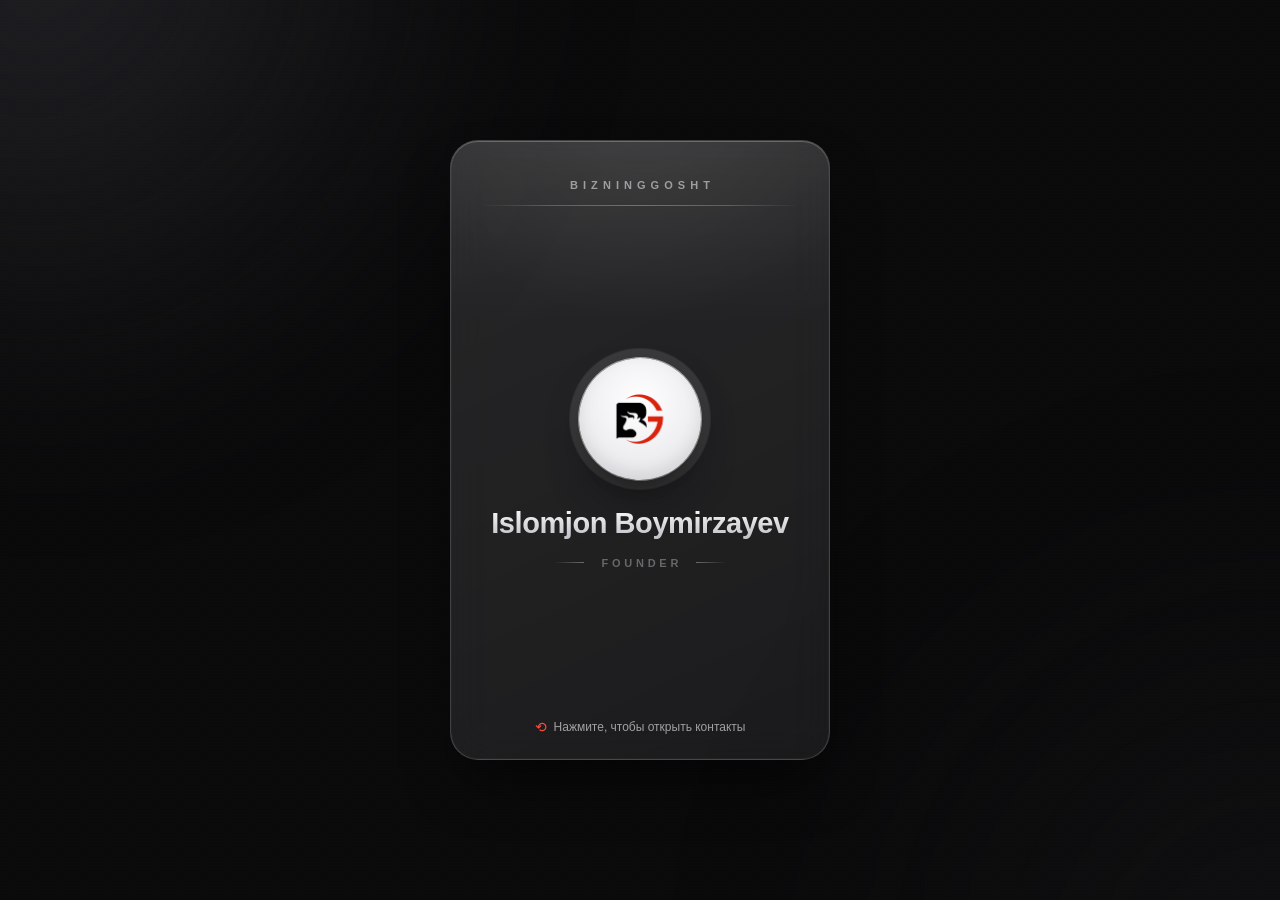
==== index.html @ 71dd7c41 "Add files via upload" ====
<!DOCTYPE html>
<html lang="ru">
<head>
    <meta charset="UTF-8">
    <meta name="viewport" content="width=device-width, initial-scale=1.0, viewport-fit=cover">
    <meta name="theme-color" content="#0a0a0b">
    <meta name="apple-mobile-web-app-capable" content="yes">
    <meta name="apple-mobile-web-app-status-bar-style" content="black-translucent">

    <title>Islomjon Boymirzayev — BizningGosht</title>
    <meta name="description" content="Цифровая визитка · Islomjon Boymirzayev · Founder, BizningGosht">

    <!-- Красивый предпросмотр при отправке ссылки в Telegram / WhatsApp -->
    <meta property="og:title" content="Islomjon Boymirzayev — BizningGosht">
    <meta property="og:description" content="Founder, BizningGosht. Нажмите, чтобы сохранить контакт.">
    <meta property="og:image" content="logo.png">
    <meta property="og:type" content="profile">

    <link rel="icon" type="image/png" href="logo.png">
    <link rel="apple-touch-icon" href="logo.png">
    <link rel="stylesheet" href="main.css">
</head>
<body>

    <div class="bg-blob bg-blob--1" aria-hidden="true"></div>
    <div class="bg-blob bg-blob--2" aria-hidden="true"></div>
    <div class="bg-grain" aria-hidden="true"></div>

    <main class="scene">
        <div class="card" id="card" role="button" tabindex="0"
             aria-label="Визитка. Нажмите, чтобы перевернуть">

            <!-- ЛИЦЕВАЯ СТОРОНА -->
            <section class="face face--front">
                <div class="face__glow" aria-hidden="true"></div>

                <div class="brandbar">
                    <span class="brandbar__name">BizningGosht</span>
                    <span class="brandbar__rule" aria-hidden="true"></span>
                </div>

                <div class="front-center">
                    <div class="logo-badge">
                        <img src="logo.png" alt="Логотип BizningGosht">
                    </div>

                    <div class="identity">
                        <h1 class="identity__name">Islomjon&nbsp;Boymirzayev</h1>
                        <p class="identity__title">
                            <span class="identity__rule" aria-hidden="true"></span>
                            Founder
                            <span class="identity__rule" aria-hidden="true"></span>
                        </p>
                    </div>
                </div>

                <span class="flip-hint">
                    <span class="flip-hint__icon" aria-hidden="true">⟲</span>
                    Нажмите, чтобы открыть контакты
                </span>
            </section>

            <!-- ОБРАТНАЯ СТОРОНА -->
            <section class="face face--back">
                <div class="face__glow" aria-hidden="true"></div>

                <header class="back-head">
                    <span class="back-head__brand">BizningGosht</span>
                    <span class="back-head__sub">Контакты</span>
                </header>

                <div class="contacts">
                    <a class="contact" href="tel:+998946666664" data-noflip>
                        <span class="contact__ic" aria-hidden="true">
                            <svg viewBox="0 0 24 24" width="20" height="20"><path fill="currentColor" d="M6.6 2h3.1l1.6 4-2.1 1.5a13 13 0 0 0 5.8 5.8L16.5 11l4 1.6v3.1c0 1-.8 1.9-1.9 1.8C9.7 17 4 11.3 3.1 2.9 3 1.8 3.9 1 4.9 1z"/></svg>
                        </span>
                        <span class="contact__txt">
                            <small>Телефон</small>
                            +998 94 666 66 64
                        </span>
                    </a>

                    <a class="contact" href="mailto:islomgosht@gmail.com" data-noflip>
                        <span class="contact__ic" aria-hidden="true">
                            <svg viewBox="0 0 24 24" width="20" height="20"><path fill="currentColor" d="M3 5h18a1 1 0 0 1 1 1v12a1 1 0 0 1-1 1H3a1 1 0 0 1-1-1V6a1 1 0 0 1 1-1zm9 7L4 7v1l8 5 8-5V7z"/></svg>
                        </span>
                        <span class="contact__txt">
                            <small>Email</small>
                            islomgosht@gmail.com
                        </span>
                    </a>

                    <a class="contact" href="https://t.me/MBimporteRs" target="_blank" rel="noopener" data-noflip>
                        <span class="contact__ic" aria-hidden="true">
                            <svg viewBox="0 0 24 24" width="20" height="20"><path fill="currentColor" d="M21.9 4.3 18.6 19c-.2 1-.9 1.3-1.8.8l-4.9-3.6-2.4 2.3c-.3.3-.5.5-1 .5l.4-5 9-8.1c.4-.3-.1-.5-.6-.2L6.2 13.1l-4.8-1.5c-1-.3-1-1 .2-1.5l18.8-7.2c.9-.3 1.6.2 1.5 1.4z"/></svg>
                        </span>
                        <span class="contact__txt">
                            <small>Telegram</small>
                            @MBimporteRs
                        </span>
                    </a>
                </div>

                <div class="qr">
                    <div class="qr__tile">
                        <img src="qr.svg" alt="QR-код с контактом Islomjon Boymirzayev">
                    </div>
                    <span class="qr__cap">Наведите камеру — контакт сохранится сам</span>
                </div>

                <button class="save-btn" type="button" data-noflip aria-label="Сохранить контакт на телефон">
                    <svg viewBox="0 0 24 24" width="18" height="18" aria-hidden="true"><path fill="currentColor" d="M12 3v9.6l3.3-3.3 1.4 1.4L12 16.4 7.3 10.7l1.4-1.4L12 12.6V3zM5 18h14v2H5z"/></svg>
                    Сохранить контакт
                </button>

                <span class="flip-hint flip-hint--back">
                    <span class="flip-hint__icon" aria-hidden="true">⟲</span>
                    Назад
                </span>
            </section>
        </div>
    </main>

    <script src="main.js"></script>
</body>
</html>
---- main.css ----
:root {
    --red: #e2231a;
    --red-soft: #ff4d3d;
    --ink: #0a0a0b;
    --glass: rgba(255, 255, 255, 0.07);
    --glass-strong: rgba(255, 255, 255, 0.12);
    --stroke: rgba(255, 255, 255, 0.16);
    --text: #f4f4f5;
    --muted: rgba(244, 244, 245, 0.62);
    --silver: rgba(244, 244, 245, 0.55);
    --silver-dim: rgba(244, 244, 245, 0.34);
    --hairline: rgba(255, 255, 255, 0.22);
    --radius: 28px;
    --font: -apple-system, BlinkMacSystemFont, "SF Pro Display", "Segoe UI",
            Roboto, "Helvetica Neue", Arial, sans-serif;
}

* { box-sizing: border-box; margin: 0; padding: 0; }

html, body { height: 100%; }

body {
    font-family: var(--font);
    background: var(--ink);
    color: var(--text);
    display: flex;
    align-items: center;
    justify-content: center;
    min-height: 100svh;
    padding: 24px;
    overflow: hidden;
    position: relative;
    -webkit-font-smoothing: antialiased;
}

/* ---------- Размытый фон ---------- */
.bg-blob {
    position: fixed;
    width: 60vmax;
    height: 60vmax;
    border-radius: 50%;
    filter: blur(95px);
    opacity: 0.5;
    z-index: 0;
    pointer-events: none;
    will-change: transform;
}
.bg-blob--1 {
    background: radial-gradient(circle at 30% 30%, #3c3c43 0%, transparent 65%);
    top: -22vmax; left: -16vmax;
    animation: drift1 18s ease-in-out infinite alternate;
}
.bg-blob--2 {
    background: radial-gradient(circle at 70% 70%, #18181b 0%, transparent 65%);
    bottom: -24vmax; right: -18vmax;
    animation: drift2 22s ease-in-out infinite alternate;
}
.bg-grain {
    position: fixed;
    inset: 0;
    z-index: 0;
    pointer-events: none;
    opacity: 0.35;
    background-image: radial-gradient(rgba(255,255,255,0.04) 1px, transparent 1px);
    background-size: 3px 3px;
}

@keyframes drift1 {
    to { transform: translate3d(8vmax, 6vmax, 0) scale(1.15); }
}
@keyframes drift2 {
    to { transform: translate3d(-7vmax, -5vmax, 0) scale(1.12); }
}

/* ---------- Сцена и 3D-переворот ---------- */
.scene {
    position: relative;
    z-index: 1;
    width: clamp(300px, 86vw, 380px);
    height: clamp(500px, 80svh, 620px);
    perspective: 1600px;
}

.card {
    position: relative;
    width: 100%;
    height: 100%;
    transform-style: preserve-3d;
    transition: transform 0.9s cubic-bezier(0.22, 1, 0.36, 1);
    cursor: pointer;
    outline: none;
}
.card.is-flipped { transform: rotateY(180deg); }
.card:focus-visible { outline: 2px solid var(--red-soft); outline-offset: 8px; border-radius: var(--radius); }

/* ---------- Стеклянные стороны ---------- */
.face {
    position: absolute;
    inset: 0;
    backface-visibility: hidden;
    -webkit-backface-visibility: hidden;
    border-radius: var(--radius);
    padding: 38px 30px;
    display: flex;
    flex-direction: column;
    align-items: center;
    overflow: hidden;
    background: linear-gradient(155deg, var(--glass-strong), var(--glass));
    border: 1px solid var(--stroke);
    box-shadow:
        0 30px 60px -20px rgba(0, 0, 0, 0.7),
        inset 0 1px 0 rgba(255, 255, 255, 0.22),
        inset 0 0 0 1px rgba(255, 255, 255, 0.03);
    -webkit-backdrop-filter: blur(22px) saturate(160%);
    backdrop-filter: blur(22px) saturate(160%);
}
.face--front { justify-content: flex-start; gap: 0; }
.face--back  { transform: rotateY(180deg); justify-content: flex-start; gap: 18px; }

/* блик на стекле */
.face__glow {
    position: absolute;
    top: -40%;
    left: -30%;
    width: 160%;
    height: 90%;
    pointer-events: none;
}
.face--front .face__glow {
    top: -46%;
    left: -25%;
    width: 150%;
    height: 80%;
    background: radial-gradient(ellipse at center, rgba(255, 255, 255, 0.07), transparent 62%);
}
.face--back .face__glow {
    background: radial-gradient(ellipse at center, rgba(226, 35, 26, 0.25), transparent 60%);
}
.face::after {
    content: "";
    position: absolute;
    inset: 0;
    border-radius: inherit;
    background: linear-gradient(180deg, rgba(255,255,255,0.06), transparent 30%);
    pointer-events: none;
}

/* ---------- Лицевая сторона ---------- */
.brandbar {
    width: 100%;
    display: flex;
    flex-direction: column;
    align-items: center;
    gap: 14px;
    z-index: 1;
}
.brandbar__name {
    font-size: 11px;
    font-weight: 600;
    letter-spacing: 0.46em;
    text-indent: 0.46em;
    text-transform: uppercase;
    color: var(--silver);
}
.brandbar__rule {
    width: 100%;
    height: 1px;
    background: linear-gradient(90deg,
        transparent,
        var(--hairline) 22%,
        rgba(255, 255, 255, 0.3) 50%,
        var(--hairline) 78%,
        transparent);
}

.front-center {
    flex: 1;
    width: 100%;
    display: flex;
    flex-direction: column;
    align-items: center;
    justify-content: center;
    gap: 26px;
    z-index: 1;
}

.logo-badge {
    width: 122px;
    height: 122px;
    border-radius: 50%;
    display: flex;
    align-items: center;
    justify-content: center;
    background: radial-gradient(circle at 50% 36%, #ffffff, #ededf0 60%, #dedee2);
    box-shadow:
        0 22px 46px -16px rgba(0, 0, 0, 0.72),
        0 0 0 1px rgba(255, 255, 255, 0.55),
        0 0 0 9px rgba(255, 255, 255, 0.035),
        0 0 0 10px rgba(255, 255, 255, 0.07),
        inset 0 -7px 16px rgba(0, 0, 0, 0.08);
    z-index: 1;
}
.logo-badge img { width: 76%; height: auto; display: block; }

.identity { text-align: center; z-index: 1; }
.identity__name {
    font-size: clamp(24px, 6.6vw, 29px);
    font-weight: 700;
    letter-spacing: -0.015em;
    line-height: 1.18;
    background: linear-gradient(180deg, #ffffff 0%, #d8d8dc 56%, #bdbdc3 100%);
    -webkit-background-clip: text;
    background-clip: text;
    color: transparent;
    -webkit-text-fill-color: transparent;
}
.identity__title {
    display: flex;
    align-items: center;
    justify-content: center;
    gap: 14px;
    margin-top: 16px;
    font-size: 11px;
    font-weight: 600;
    letter-spacing: 0.34em;
    text-indent: 0.34em;
    text-transform: uppercase;
    color: var(--silver-dim);
}
.identity__rule {
    width: 30px;
    height: 1px;
    background: linear-gradient(90deg, transparent, rgba(255, 255, 255, 0.34));
}
.identity__rule:last-child {
    background: linear-gradient(90deg, rgba(255, 255, 255, 0.34), transparent);
}

/* ---------- Подсказка переворота ---------- */
.flip-hint {
    position: absolute;
    bottom: 24px;
    left: 0; right: 0;
    text-align: center;
    font-size: 12px;
    color: var(--muted);
    display: flex;
    align-items: center;
    justify-content: center;
    gap: 7px;
    z-index: 1;
}
.flip-hint__icon {
    display: inline-block;
    font-size: 14px;
    color: var(--red-soft);
    animation: spin 4s linear infinite;
}
@keyframes spin { to { transform: rotate(360deg); } }

/* ---------- Обратная сторона ---------- */
.back-head { text-align: center; z-index: 1; margin-top: 4px; }
.back-head__brand {
    display: block;
    font-size: 18px;
    font-weight: 700;
    letter-spacing: 0.02em;
}
.back-head__sub {
    display: block;
    margin-top: 4px;
    font-size: 11px;
    letter-spacing: 0.28em;
    text-transform: uppercase;
    color: var(--red-soft);
}

.contacts {
    width: 100%;
    display: flex;
    flex-direction: column;
    gap: 10px;
    z-index: 1;
}
.contact {
    display: flex;
    align-items: center;
    gap: 14px;
    padding: 12px 14px;
    border-radius: 16px;
    background: rgba(255, 255, 255, 0.05);
    border: 1px solid var(--stroke);
    color: var(--text);
    text-decoration: none;
    transition: transform 0.18s ease, background 0.18s ease, border-color 0.18s ease;
}
.contact:hover, .contact:active {
    transform: translateY(-2px);
    background: rgba(226, 35, 26, 0.14);
    border-color: rgba(255, 77, 61, 0.45);
}
.contact__ic {
    flex: none;
    width: 38px; height: 38px;
    border-radius: 11px;
    display: flex; align-items: center; justify-content: center;
    background: rgba(226, 35, 26, 0.16);
    color: var(--red-soft);
}
.contact__txt {
    display: flex;
    flex-direction: column;
    font-size: 15px;
    font-weight: 600;
    overflow: hidden;
    white-space: nowrap;
    text-overflow: ellipsis;
}
.contact__txt small {
    font-size: 11px;
    font-weight: 500;
    letter-spacing: 0.1em;
    text-transform: uppercase;
    color: var(--muted);
    margin-bottom: 2px;
}

/* ---------- QR ---------- */
.qr {
    z-index: 1;
    display: flex;
    flex-direction: column;
    align-items: center;
    gap: 8px;
    margin-top: 2px;
}
.qr__tile {
    width: 116px;
    height: 116px;
    padding: 9px;
    border-radius: 16px;
    background: #ffffff;
    box-shadow: 0 10px 22px -10px rgba(0, 0, 0, 0.6), 0 0 0 1px rgba(255,255,255,0.5);
}
.qr__tile img { width: 100%; height: 100%; display: block; }
.qr__cap { font-size: 11px; color: var(--muted); text-align: center; }

/* ---------- Кнопка сохранения ---------- */
.save-btn {
    margin-top: auto;
    width: 100%;
    padding: 15px 20px;
    border: none;
    border-radius: 16px;
    font-family: var(--font);
    font-size: 15px;
    font-weight: 700;
    letter-spacing: 0.01em;
    color: #fff;
    background: linear-gradient(135deg, var(--red-soft), var(--red));
    box-shadow: 0 14px 30px -10px rgba(226, 35, 26, 0.8),
                inset 0 1px 0 rgba(255, 255, 255, 0.3);
    display: flex;
    align-items: center;
    justify-content: center;
    gap: 9px;
    cursor: pointer;
    transition: transform 0.16s ease, box-shadow 0.16s ease, filter 0.16s ease;
    z-index: 1;
}
.save-btn:hover { transform: translateY(-2px); filter: brightness(1.05); }
.save-btn:active { transform: translateY(0) scale(0.99); }
.save-btn.is-done {
    background: linear-gradient(135deg, #1f9d55, #157a40);
    box-shadow: 0 14px 30px -12px rgba(31, 157, 85, 0.75);
}

.flip-hint--back { bottom: 16px; }

/* ---------- Мелкие экраны по высоте ---------- */
@media (max-height: 620px) {
    .face { padding: 26px 24px; }
    .front-center { gap: 18px; }
    .logo-badge { width: 104px; height: 104px; }
    .qr__tile { width: 96px; height: 96px; }
}

/* ---------- Уважение к настройке «меньше движения» ---------- */
@media (prefers-reduced-motion: reduce) {
    .bg-blob, .flip-hint__icon { animation: none; }
    .card { transition-duration: 0.45s; }
}
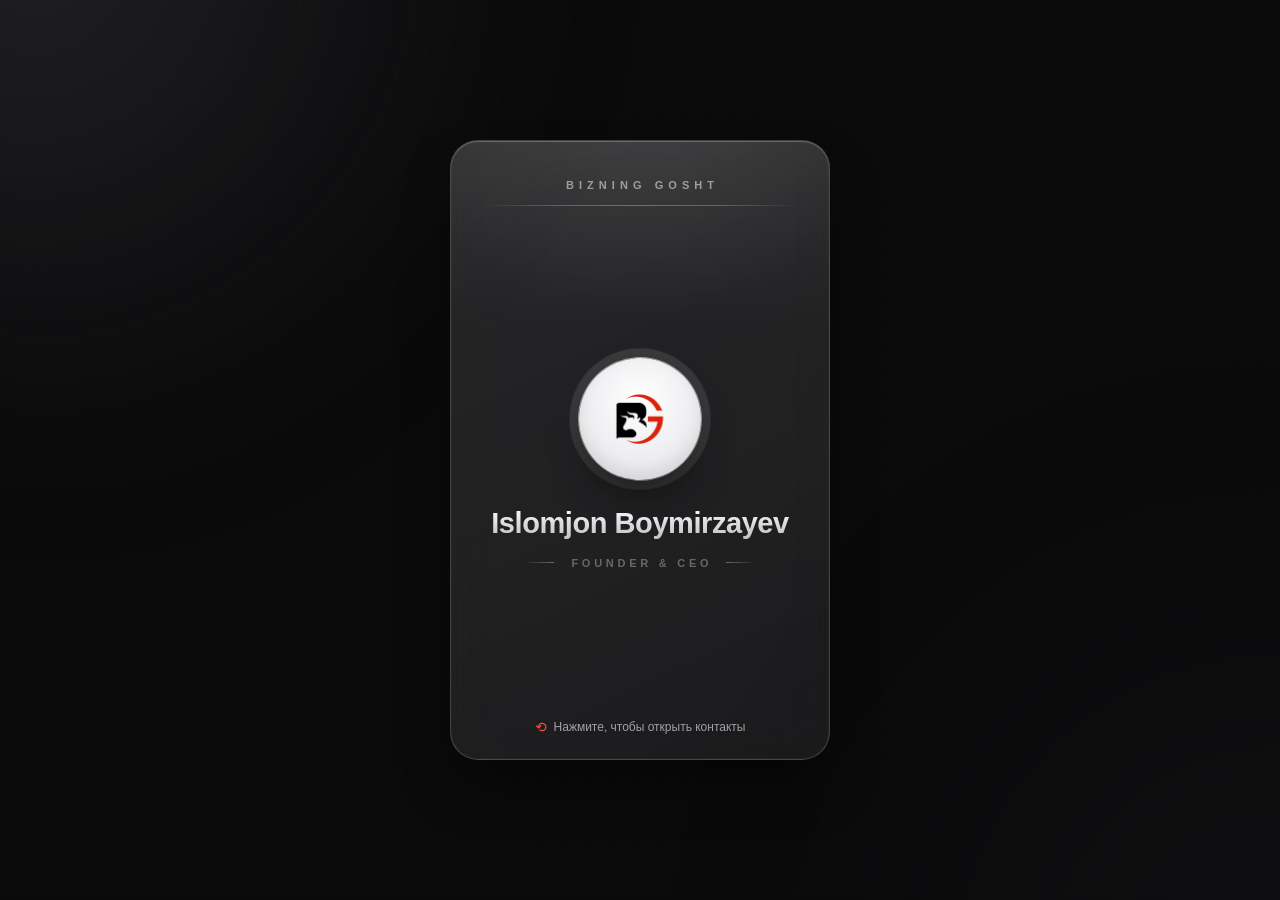
==== commit c7b7b90a: "Update branding and contact information in index.html" ====
--- a/index.html
+++ b/index.html
@@ -7,12 +7,12 @@
     <meta name="apple-mobile-web-app-capable" content="yes">
     <meta name="apple-mobile-web-app-status-bar-style" content="black-translucent">
 
-    <title>Islomjon Boymirzayev — BizningGosht</title>
-    <meta name="description" content="Цифровая визитка · Islomjon Boymirzayev · Founder, BizningGosht">
+    <title>Islomjon Boymirzayev — Bizning Gosht</title>
+    <meta name="description" content="Цифровая визитка · Islomjon Boymirzayev · Founder &amp; CEO, Bizning Gosht">
 
     <!-- Красивый предпросмотр при отправке ссылки в Telegram / WhatsApp -->
-    <meta property="og:title" content="Islomjon Boymirzayev — BizningGosht">
-    <meta property="og:description" content="Founder, BizningGosht. Нажмите, чтобы сохранить контакт.">
+    <meta property="og:title" content="Islomjon Boymirzayev — Bizning Gosht">
+    <meta property="og:description" content="Founder &amp; CEO, Bizning Gosht. Нажмите, чтобы сохранить контакт.">
     <meta property="og:image" content="logo.png">
     <meta property="og:type" content="profile">
 
@@ -35,20 +35,20 @@
                 <div class="face__glow" aria-hidden="true"></div>
 
                 <div class="brandbar">
-                    <span class="brandbar__name">BizningGosht</span>
+                    <span class="brandbar__name">Bizning Gosht</span>
                     <span class="brandbar__rule" aria-hidden="true"></span>
                 </div>
 
                 <div class="front-center">
                     <div class="logo-badge">
-                        <img src="logo.png" alt="Логотип BizningGosht">
+                        <img src="logo.png" alt="Логотип Bizning Gosht">
                     </div>
 
                     <div class="identity">
                         <h1 class="identity__name">Islomjon&nbsp;Boymirzayev</h1>
                         <p class="identity__title">
                             <span class="identity__rule" aria-hidden="true"></span>
-                            Founder
+                            Founder &amp; CEO
                             <span class="identity__rule" aria-hidden="true"></span>
                         </p>
                     </div>
@@ -65,7 +65,7 @@
                 <div class="face__glow" aria-hidden="true"></div>
 
                 <header class="back-head">
-                    <span class="back-head__brand">BizningGosht</span>
+                    <span class="back-head__brand">Bizning Gosht</span>
                     <span class="back-head__sub">Контакты</span>
                 </header>
 
@@ -80,13 +80,13 @@
                         </span>
                     </a>
 
-                    <a class="contact" href="mailto:islomgosht@gmail.com" data-noflip>
+                    <a class="contact" href="mailto:ceo@bizninggosht.uz" data-noflip>
                         <span class="contact__ic" aria-hidden="true">
                             <svg viewBox="0 0 24 24" width="20" height="20"><path fill="currentColor" d="M3 5h18a1 1 0 0 1 1 1v12a1 1 0 0 1-1 1H3a1 1 0 0 1-1-1V6a1 1 0 0 1 1-1zm9 7L4 7v1l8 5 8-5V7z"/></svg>
                         </span>
                         <span class="contact__txt">
                             <small>Email</small>
-                            islomgosht@gmail.com
+                            ceo@bizninggosht.uz
                         </span>
                     </a>
 
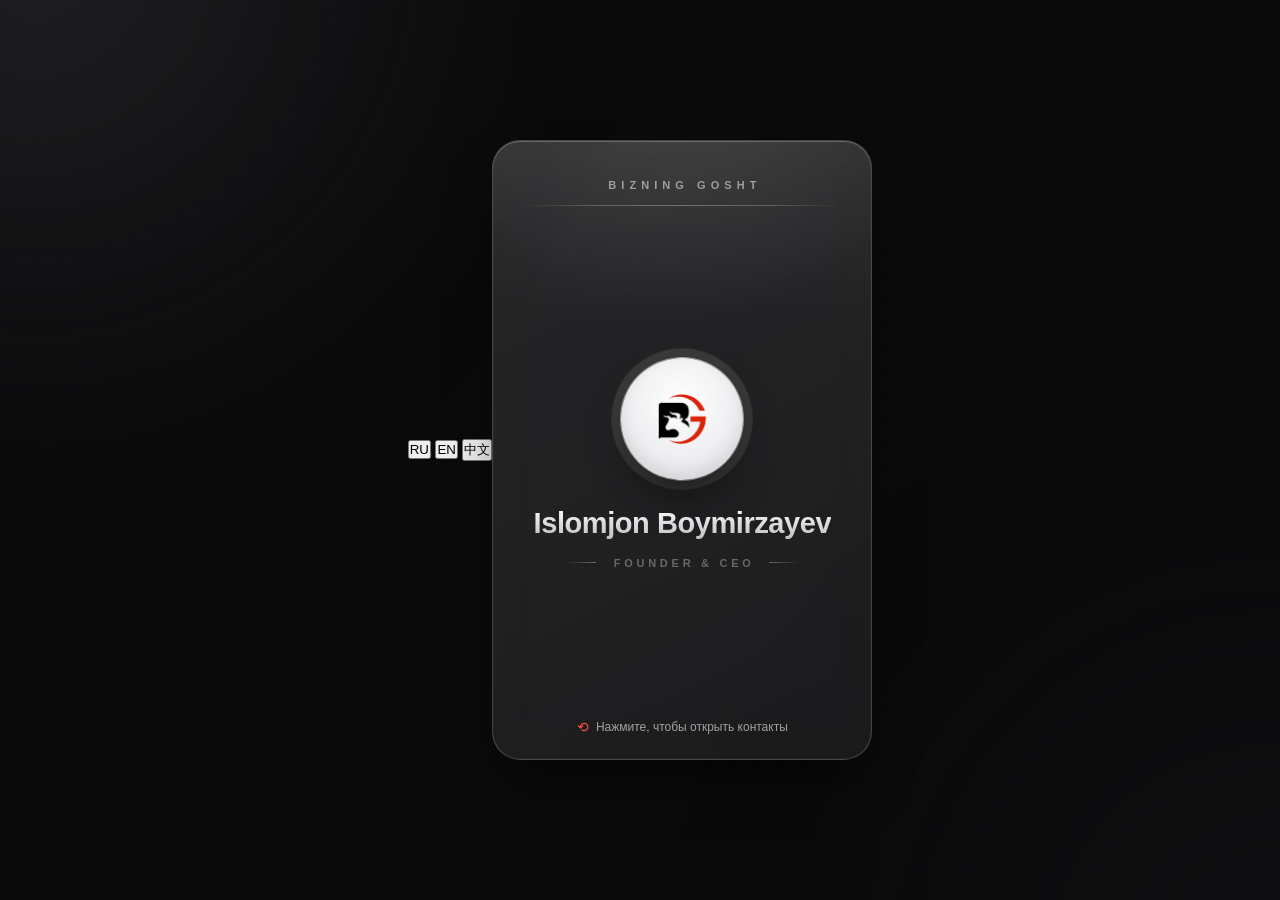
==== commit 8db122ca: "Add language selection and i18n support Added language selection buttons and improved accessibility " ====
--- a/index.html
+++ b/index.html
@@ -25,6 +25,12 @@
     <div class="bg-blob bg-blob--1" aria-hidden="true"></div>
     <div class="bg-blob bg-blob--2" aria-hidden="true"></div>
     <div class="bg-grain" aria-hidden="true"></div>
+
+    <div class="lang" role="group" aria-label="Язык / Language / 语言">
+        <button class="lang__btn" type="button" data-lang="ru" aria-pressed="false">RU</button>
+        <button class="lang__btn" type="button" data-lang="en" aria-pressed="false">EN</button>
+        <button class="lang__btn" type="button" data-lang="zh" aria-pressed="false">中文</button>
+    </div>
 
     <main class="scene">
         <div class="card" id="card" role="button" tabindex="0"
@@ -56,7 +62,7 @@
 
                 <span class="flip-hint">
                     <span class="flip-hint__icon" aria-hidden="true">⟲</span>
-                    Нажмите, чтобы открыть контакты
+                    <span class="flip-hint__txt" data-i18n="flipFront">Нажмите, чтобы открыть контакты</span>
                 </span>
             </section>
 
@@ -66,7 +72,7 @@
 
                 <header class="back-head">
                     <span class="back-head__brand">Bizning Gosht</span>
-                    <span class="back-head__sub">Контакты</span>
+                    <span class="back-head__sub" data-i18n="contacts">Контакты</span>
                 </header>
 
                 <div class="contacts">
@@ -75,7 +81,7 @@
                             <svg viewBox="0 0 24 24" width="20" height="20"><path fill="currentColor" d="M6.6 2h3.1l1.6 4-2.1 1.5a13 13 0 0 0 5.8 5.8L16.5 11l4 1.6v3.1c0 1-.8 1.9-1.9 1.8C9.7 17 4 11.3 3.1 2.9 3 1.8 3.9 1 4.9 1z"/></svg>
                         </span>
                         <span class="contact__txt">
-                            <small>Телефон</small>
+                            <small data-i18n="lblPhone">Телефон</small>
                             +998 94 666 66 64
                         </span>
                     </a>
@@ -85,7 +91,7 @@
                             <svg viewBox="0 0 24 24" width="20" height="20"><path fill="currentColor" d="M3 5h18a1 1 0 0 1 1 1v12a1 1 0 0 1-1 1H3a1 1 0 0 1-1-1V6a1 1 0 0 1 1-1zm9 7L4 7v1l8 5 8-5V7z"/></svg>
                         </span>
                         <span class="contact__txt">
-                            <small>Email</small>
+                            <small data-i18n="lblEmail">Email</small>
                             ceo@bizninggosht.uz
                         </span>
                     </a>
@@ -95,7 +101,7 @@
                             <svg viewBox="0 0 24 24" width="20" height="20"><path fill="currentColor" d="M21.9 4.3 18.6 19c-.2 1-.9 1.3-1.8.8l-4.9-3.6-2.4 2.3c-.3.3-.5.5-1 .5l.4-5 9-8.1c.4-.3-.1-.5-.6-.2L6.2 13.1l-4.8-1.5c-1-.3-1-1 .2-1.5l18.8-7.2c.9-.3 1.6.2 1.5 1.4z"/></svg>
                         </span>
                         <span class="contact__txt">
-                            <small>Telegram</small>
+                            <small data-i18n="lblTelegram">Telegram</small>
                             @MBimporteRs
                         </span>
                     </a>
@@ -105,17 +111,18 @@
                     <div class="qr__tile">
                         <img src="qr.svg" alt="QR-код с контактом Islomjon Boymirzayev">
                     </div>
-                    <span class="qr__cap">Наведите камеру — контакт сохранится сам</span>
+                    <span class="qr__cap" data-i18n="qrCap">Наведите камеру — контакт сохранится сам</span>
                 </div>
 
-                <button class="save-btn" type="button" data-noflip aria-label="Сохранить контакт на телефон">
-                    <svg viewBox="0 0 24 24" width="18" height="18" aria-hidden="true"><path fill="currentColor" d="M12 3v9.6l3.3-3.3 1.4 1.4L12 16.4 7.3 10.7l1.4-1.4L12 12.6V3zM5 18h14v2H5z"/></svg>
-                    Сохранить контакт
+                <button class="save-btn" type="button" data-noflip>
+                    <svg class="save-btn__ic save-btn__ic--save" viewBox="0 0 24 24" width="18" height="18" aria-hidden="true"><path fill="currentColor" d="M12 3v9.6l3.3-3.3 1.4 1.4L12 16.4 7.3 10.7l1.4-1.4L12 12.6V3zM5 18h14v2H5z"/></svg>
+                    <svg class="save-btn__ic save-btn__ic--done" viewBox="0 0 24 24" width="18" height="18" aria-hidden="true"><path fill="currentColor" d="M9.6 16.2 4.8 11.4l1.4-1.4 3.4 3.4 8-8L19 6.8z"/></svg>
+                    <span class="save-btn__txt" data-i18n="save">Сохранить контакт</span>
                 </button>
 
                 <span class="flip-hint flip-hint--back">
                     <span class="flip-hint__icon" aria-hidden="true">⟲</span>
-                    Назад
+                    <span class="flip-hint__txt" data-i18n="back">Назад</span>
                 </span>
             </section>
         </div>
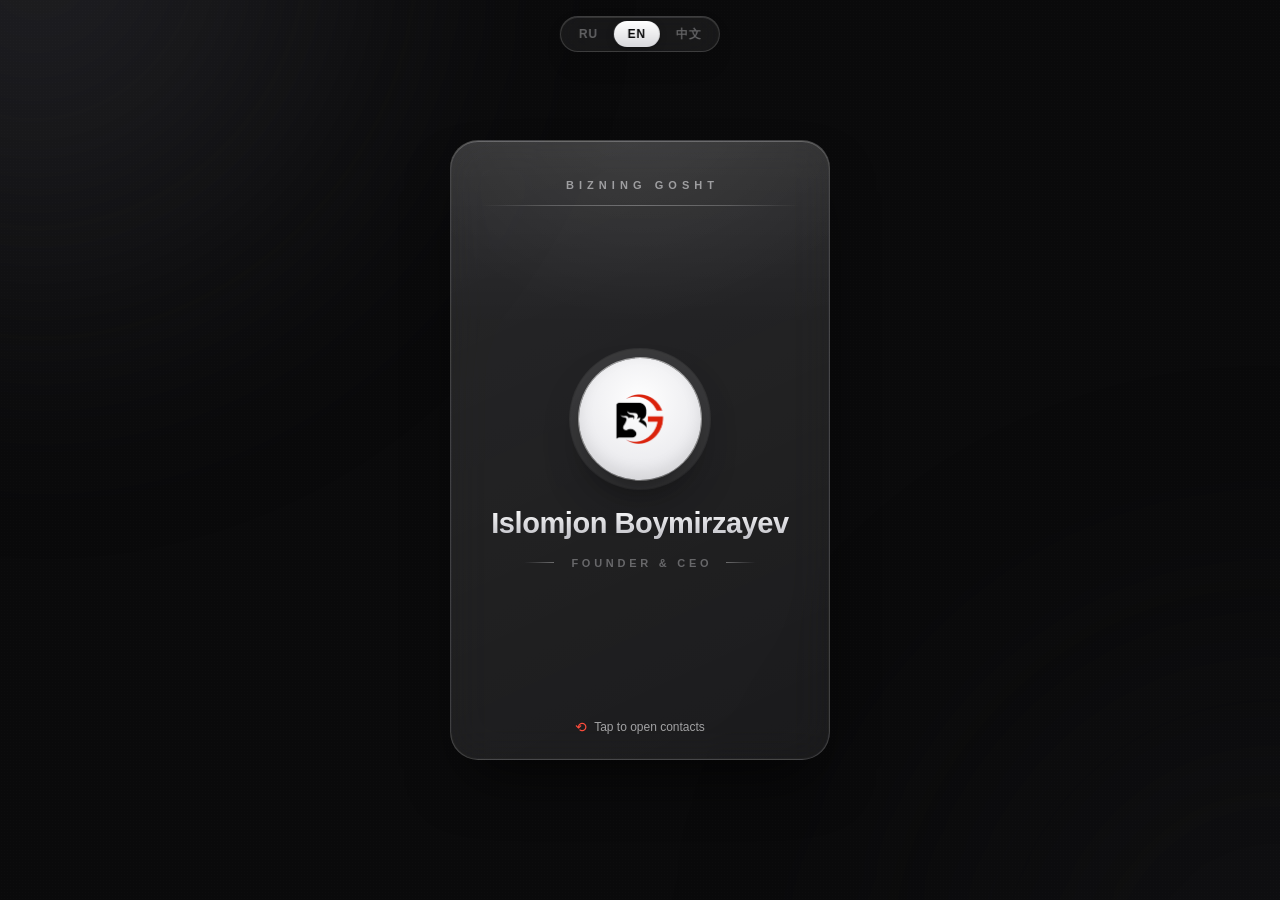
==== commit 5088c160: "Remove comment for link preview in index.html Removed comment for Telegram/WhatsApp link preview." ====
--- a/index.html
+++ b/index.html
@@ -10,7 +10,6 @@
     <title>Islomjon Boymirzayev — Bizning Gosht</title>
     <meta name="description" content="Цифровая визитка · Islomjon Boymirzayev · Founder &amp; CEO, Bizning Gosht">
 
-    <!-- Красивый предпросмотр при отправке ссылки в Telegram / WhatsApp -->
     <meta property="og:title" content="Islomjon Boymirzayev — Bizning Gosht">
     <meta property="og:description" content="Founder &amp; CEO, Bizning Gosht. Нажмите, чтобы сохранить контакт.">
     <meta property="og:image" content="logo.png">
--- a/main.css
+++ b/main.css
@@ -374,8 +374,63 @@
     background: linear-gradient(135deg, #1f9d55, #157a40);
     box-shadow: 0 14px 30px -12px rgba(31, 157, 85, 0.75);
 }
+.save-btn__ic { flex: none; }
+.save-btn__ic--done { display: none; }
+.save-btn.is-done .save-btn__ic--save { display: none; }
+.save-btn.is-done .save-btn__ic--done { display: inline-block; }
 
 .flip-hint--back { bottom: 16px; }
+
+/* ---------- Переключатель языка ---------- */
+.lang {
+    position: fixed;
+    top: calc(env(safe-area-inset-top, 0px) + 16px);
+    left: 50%;
+    transform: translateX(-50%);
+    z-index: 5;
+    display: flex;
+    gap: 2px;
+    padding: 4px;
+    border-radius: 999px;
+    background: rgba(255, 255, 255, 0.06);
+    border: 1px solid var(--stroke);
+    -webkit-backdrop-filter: blur(18px) saturate(150%);
+    backdrop-filter: blur(18px) saturate(150%);
+    box-shadow:
+        0 12px 30px -16px rgba(0, 0, 0, 0.75),
+        inset 0 1px 0 rgba(255, 255, 255, 0.12);
+}
+.lang__btn {
+    -webkit-appearance: none;
+    appearance: none;
+    border: none;
+    background: transparent;
+    color: var(--silver-dim);
+    font-family: var(--font);
+    font-size: 12px;
+    font-weight: 600;
+    letter-spacing: 0.06em;
+    line-height: 1;
+    padding: 7px 14px;
+    border-radius: 999px;
+    cursor: pointer;
+    transition: color 0.2s ease, background 0.2s ease, box-shadow 0.2s ease;
+}
+.lang__btn:hover { color: var(--text); }
+.lang__btn.is-active {
+    color: #0a0a0b;
+    background: linear-gradient(180deg, #ffffff, #d8d8dc);
+    box-shadow: 0 2px 8px -3px rgba(0, 0, 0, 0.55);
+}
+.lang__btn:focus-visible {
+    outline: 2px solid var(--silver);
+    outline-offset: 2px;
+}
+
+/* ---------- Китайский: тоньше трекинг у разрядки ---------- */
+html[lang="zh"] .identity__title { letter-spacing: 0.14em; text-indent: 0; }
+html[lang="zh"] .back-head__sub { letter-spacing: 0.16em; }
+html[lang="zh"] .contact__txt small { letter-spacing: 0.04em; }
 
 /* ---------- Мелкие экраны по высоте ---------- */
 @media (max-height: 620px) {
@@ -383,9 +438,10 @@
     .front-center { gap: 18px; }
     .logo-badge { width: 104px; height: 104px; }
     .qr__tile { width: 96px; height: 96px; }
-}
-
-/* ---------- Уважение к настройке «меньше движения» ---------- */
+    .lang { top: calc(env(safe-area-inset-top, 0px) + 8px); }
+    .lang__btn { padding: 6px 12px; font-size: 11px; }
+}
+
 @media (prefers-reduced-motion: reduce) {
     .bg-blob, .flip-hint__icon { animation: none; }
     .card { transition-duration: 0.45s; }
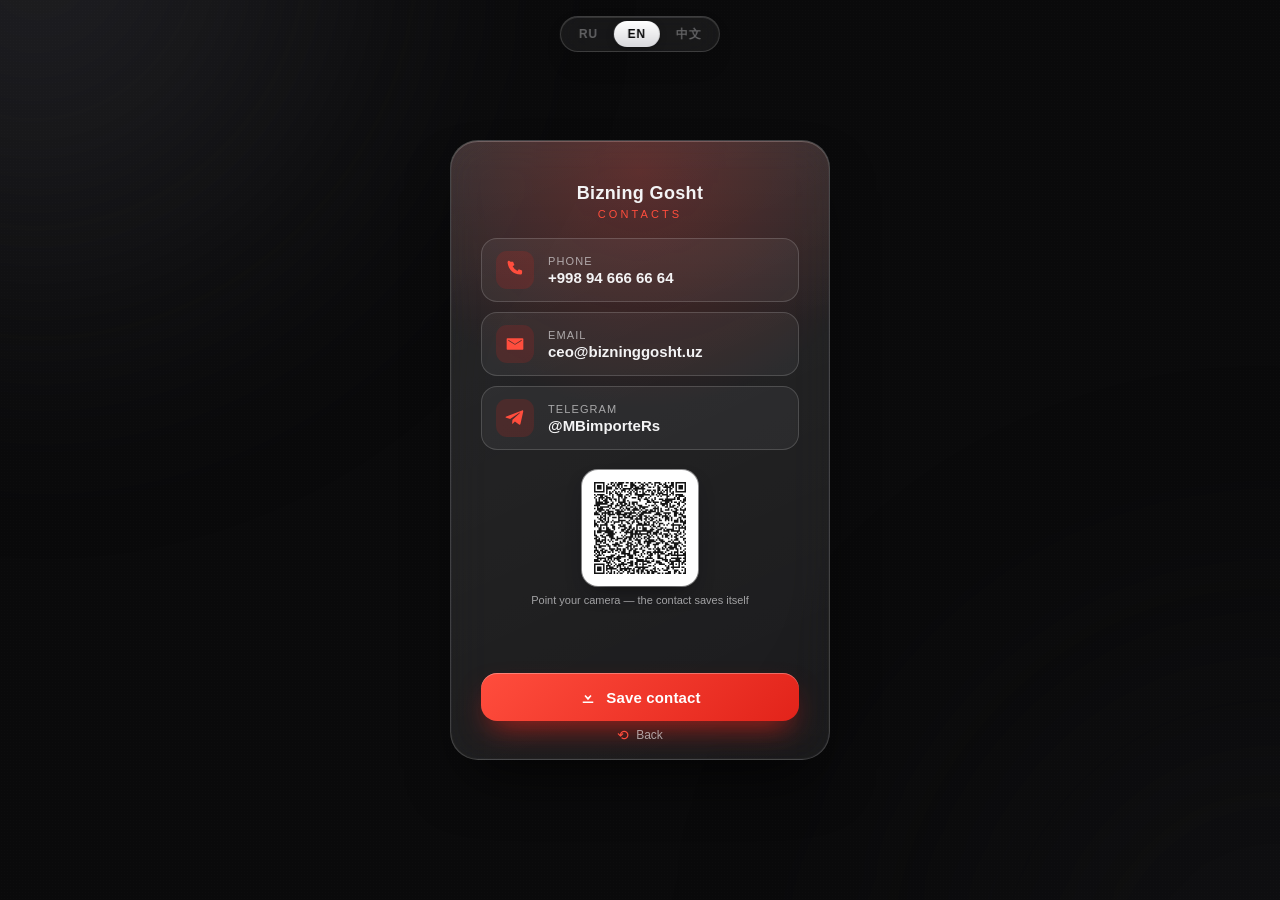
==== commit a5d649d2: "Enhance index.html with Open Graph and contact script Added Open Graph meta tags for better link pre" ====
--- a/index.html
+++ b/index.html
@@ -10,6 +10,7 @@
     <title>Islomjon Boymirzayev — Bizning Gosht</title>
     <meta name="description" content="Цифровая визитка · Islomjon Boymirzayev · Founder &amp; CEO, Bizning Gosht">
 
+    <!-- Красивый предпросмотр при отправке ссылки в Telegram / WhatsApp -->
     <meta property="og:title" content="Islomjon Boymirzayev — Bizning Gosht">
     <meta property="og:description" content="Founder &amp; CEO, Bizning Gosht. Нажмите, чтобы сохранить контакт.">
     <meta property="og:image" content="logo.png">
@@ -127,6 +128,19 @@
         </div>
     </main>
 
+    <script>
+        window.CARD = {
+            family: "Boymirzayev",
+            given:  "Islomjon",
+            fn:     "Islomjon Boymirzayev",
+            org:    "Bizning Gosht",
+            title:  "Founder & CEO",
+            tel:    "+998946666664",
+            email:  "ceo@bizninggosht.uz",
+            url:    "https://t.me/MBimporteRs",
+            file:   "Islomjon_Boymirzayev.vcf",
+        };
+    </script>
     <script src="main.js"></script>
 </body>
 </html>
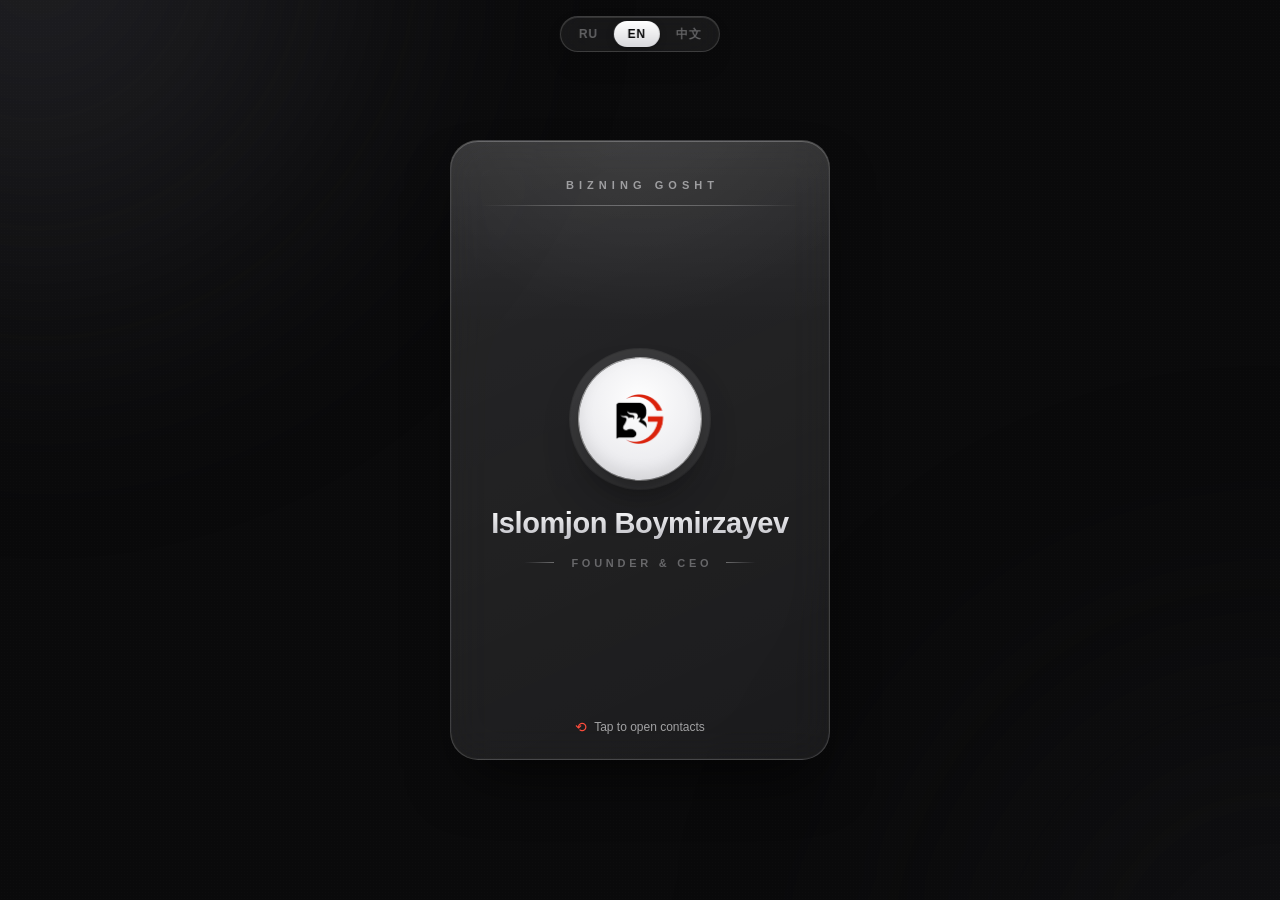
==== commit 004f0332: "Remove comment from index.html Removed comment for Telegram/WhatsApp link preview." ====
--- a/index.html
+++ b/index.html
@@ -10,7 +10,6 @@
     <title>Islomjon Boymirzayev — Bizning Gosht</title>
     <meta name="description" content="Цифровая визитка · Islomjon Boymirzayev · Founder &amp; CEO, Bizning Gosht">
 
-    <!-- Красивый предпросмотр при отправке ссылки в Telegram / WhatsApp -->
     <meta property="og:title" content="Islomjon Boymirzayev — Bizning Gosht">
     <meta property="og:description" content="Founder &amp; CEO, Bizning Gosht. Нажмите, чтобы сохранить контакт.">
     <meta property="og:image" content="logo.png">
--- a/main.css
+++ b/main.css
@@ -345,6 +345,15 @@
 .qr__tile img { width: 100%; height: 100%; display: block; }
 .qr__cap { font-size: 11px; color: var(--muted); text-align: center; }
 
+.bizinfo {
+    z-index: 1;
+    margin-top: 2px;
+    font-size: 11px;
+    letter-spacing: 0.02em;
+    color: var(--silver-dim);
+    text-align: center;
+}
+
 /* ---------- Кнопка сохранения ---------- */
 .save-btn {
     margin-top: auto;
@@ -432,6 +441,14 @@
 html[lang="zh"] .back-head__sub { letter-spacing: 0.16em; }
 html[lang="zh"] .contact__txt small { letter-spacing: 0.04em; }
 
+/* ---------- Карточка Hasan: плотнее (4 контакта + адрес/часы) ---------- */
+.v-hasan .face { padding: 28px 26px; }
+.v-hasan .face--back { gap: 12px; }
+.v-hasan .contacts { gap: 9px; }
+.v-hasan .contact { padding: 10px 14px; }
+.v-hasan .contact__ic { width: 34px; height: 34px; }
+.v-hasan .qr__tile { width: 100px; height: 100px; }
+
 /* ---------- Мелкие экраны по высоте ---------- */
 @media (max-height: 620px) {
     .face { padding: 26px 24px; }
@@ -442,6 +459,7 @@
     .lang__btn { padding: 6px 12px; font-size: 11px; }
 }
 
+/* ---------- Уважение к настройке «меньше движения» ---------- */
 @media (prefers-reduced-motion: reduce) {
     .bg-blob, .flip-hint__icon { animation: none; }
     .card { transition-duration: 0.45s; }
